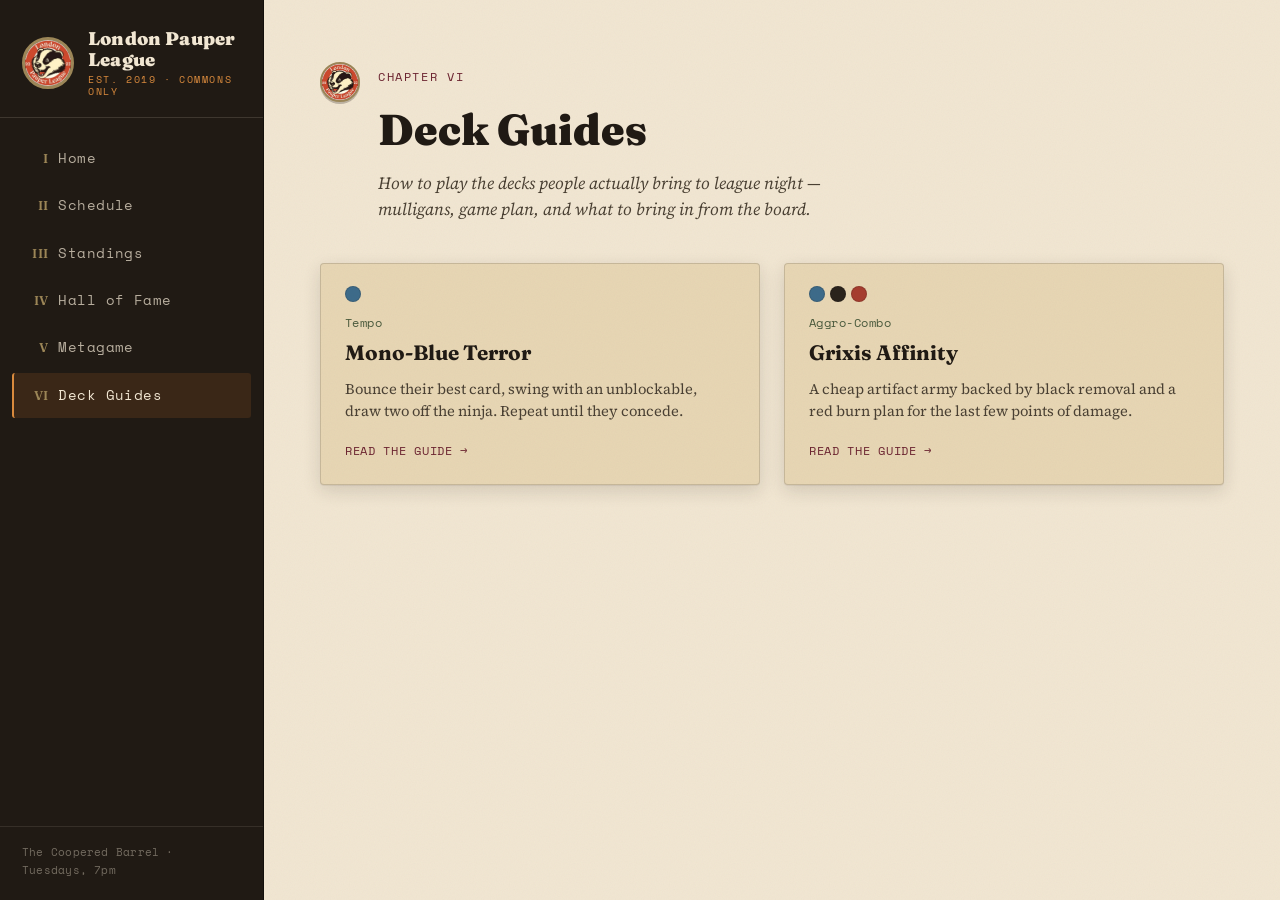
==== deck-guides.html @ 3174395c "Deck Guides 1" ====
<!doctype html>
<html lang="en">
<head>
<meta charset="utf-8">
<meta name="viewport" content="width=device-width, initial-scale=1">
<title>Deck Guides — London Pauper League</title>
<meta name="description" content="How to play each deck in the London Pauper League metagame.">
<link rel="icon" href="assets/crest.svg" type="image/svg+xml">
<link rel="preconnect" href="https://fonts.googleapis.com">
<link rel="preconnect" href="https://fonts.gstatic.com" crossorigin>
<link href="https://fonts.googleapis.com/css2?family=Fraunces:opsz,wght@9..144,400;9..144,600;9..144,900&family=Source+Serif+4:ital,wght@0,400;0,600;1,400&family=Space+Mono:wght@400;700&display=swap" rel="stylesheet">
<link rel="stylesheet" href="css/style.css">
</head>
<body data-page="deck-guides">
<div class="topbar">
  <button class="nav-toggle" aria-label="Toggle navigation" aria-expanded="false">&#9776;</button>
  <div class="crest-medallion"><img src="assets/logo2.jpg" alt="" onerror="this.onerror=null;this.src='assets/crest.svg'"></div>
  <span class="wordmark">London Pauper League</span>
</div>
<div class="scrim"></div>

<div class="shell">
  <aside class="sidebar">
    <div class="sidebar-head">
      <div class="crest-medallion"><img src="assets/logo2.jpg" alt="London Pauper League crest" onerror="this.onerror=null;this.src='assets/crest.svg'"></div>
      <div class="wordmark">London Pauper League<small>Est. 2019 &middot; Commons Only</small></div>
    </div>
    <ul class="nav">
      <li><a class="nav-link" data-page="home" href="index.html"><span class="glyph">I</span>Home</a></li>
      <li><a class="nav-link" data-page="schedule" href="schedule.html"><span class="glyph">II</span>Schedule</a></li>
      <li><a class="nav-link" data-page="standings" href="standings.html"><span class="glyph">III</span>Standings</a></li>
      <li><a class="nav-link" data-page="hall-of-fame" href="hall-of-fame.html"><span class="glyph">IV</span>Hall of Fame</a></li>
      <li><a class="nav-link" data-page="metagame" href="metagame.html"><span class="glyph">V</span>Metagame</a></li>
      <li><a class="nav-link" data-page="deck-guides" href="deck-guides.html"><span class="glyph">VI</span>Deck Guides</a></li>
    </ul>
    <div class="sidebar-foot">The Coopered Barrel &middot; Tuesdays, 7pm</div>
  </aside>

  <main class="main">
    <div class="page-head">
      <div class="stamp"><img src="assets/logo2.jpg" alt="" onerror="this.onerror=null;this.src='assets/crest.svg'"></div>
      <div>
        <p class="eyebrow">Chapter VI</p>
        <h1>Deck Guides</h1>
        <p class="lede">How to play the decks people actually bring to league night — mulligans, game plan, and what to bring in from the board.</p>
      </div>
    </div>

    <div class="guide-grid" id="guide-grid">
      <p class="loading-line">Pulling guides off the shelf&hellip;</p>
    </div>
  </main>
</div>

<script src="js/main.js"></script>
<script src="js/deck-guides.js"></script>
</body>
</html>
---- css/style.css ----
/* ============================================================
   London Pauper League — design tokens
   ============================================================ */
:root {
  --parchment: #F1E6D2;
  --parchment-deep: #E7D6B4;
  --ink: #201A14;
  --ink-soft: #4A4033;
  --ember: #BE6A28;
  --ember-bright: #D98A3D;
  --oxblood: #6C2430;
  --moss: #4A5A3C;
  --brass: #9C8657;
  --rule: rgba(32, 26, 20, 0.16);
  --rule-soft: rgba(32, 26, 20, 0.09);

  --font-display: "Fraunces", "Iowan Old Style", Georgia, serif;
  --font-body: "Source Serif 4", Georgia, "Times New Roman", serif;
  --font-mono: "Space Mono", "Courier New", monospace;

  --sidebar-w: 264px;
  --shadow-card: 0 6px 18px rgba(32, 26, 20, 0.14), 0 1px 0 rgba(32, 26, 20, 0.06);
}

* { box-sizing: border-box; }

html { scroll-behavior: smooth; }

body {
  margin: 0;
  background: var(--parchment);
  color: var(--ink);
  font-family: var(--font-body);
  font-size: 17px;
  line-height: 1.55;
  -webkit-font-smoothing: antialiased;
}

@media (prefers-reduced-motion: reduce) {
  html { scroll-behavior: auto; }
  * { animation-duration: 0.01ms !important; transition-duration: 0.01ms !important; }
}

a { color: inherit; }

img { max-width: 100%; display: block; }

/* Paper grain overlay — faint, fixed, never intercepts clicks */
body::before {
  content: "";
  position: fixed;
  inset: 0;
  pointer-events: none;
  z-index: 5;
  opacity: 0.05;
  mix-blend-mode: multiply;
  background-image: url("data:image/svg+xml,%3Csvg xmlns='http://www.w3.org/2000/svg' width='160' height='160'%3E%3Cfilter id='n'%3E%3CfeTurbulence type='fractalNoise' baseFrequency='0.85' numOctaves='2' stitchTiles='stitch'/%3E%3C/filter%3E%3Crect width='100%25' height='100%25' filter='url(%23n)'/%3E%3C/svg%3E");
}

/* ============================================================
   Layout shell
   ============================================================ */
.shell {
  display: flex;
  min-height: 100vh;
}

.sidebar {
  width: var(--sidebar-w);
  flex-shrink: 0;
  background: var(--ink);
  color: var(--parchment-deep);
  position: fixed;
  inset: 0 auto 0 0;
  display: flex;
  flex-direction: column;
  z-index: 20;
  border-right: 1px solid rgba(0, 0, 0, 0.4);
}

.sidebar-head {
  display: flex;
  align-items: center;
  gap: 14px;
  padding: 28px 22px 20px;
  border-bottom: 1px solid rgba(241, 230, 210, 0.14);
}

.crest-medallion {
  width: 52px;
  height: 52px;
  border-radius: 50%;
  background: var(--parchment-deep);
  border: 3px solid var(--brass);
  display: grid;
  place-items: center;
  flex-shrink: 0;
  overflow: hidden;
}

.crest-medallion img {
  width: 100%;
  height: 100%;
  object-fit: cover;
  object-position: center;
}

.wordmark {
  font-family: var(--font-display);
  font-weight: 900;
  font-size: 1.15rem;
  line-height: 1.15;
  letter-spacing: 0.01em;
  color: var(--parchment);
}

.wordmark small {
  display: block;
  font-family: var(--font-mono);
  font-weight: 400;
  font-size: 0.62rem;
  letter-spacing: 0.16em;
  text-transform: uppercase;
  color: var(--ember-bright);
  margin-top: 4px;
}

.nav {
  list-style: none;
  margin: 0;
  padding: 18px 12px;
  flex: 1;
  display: flex;
  flex-direction: column;
  gap: 2px;
}

.nav-link {
  display: flex;
  align-items: baseline;
  gap: 10px;
  text-decoration: none;
  padding: 12px 14px;
  border-radius: 3px;
  font-family: var(--font-mono);
  font-size: 0.86rem;
  letter-spacing: 0.03em;
  color: rgba(241, 230, 210, 0.72);
  border-left: 2px solid transparent;
  transition: background-color 0.15s ease, color 0.15s ease, border-color 0.15s ease;
}

.nav-link .glyph {
  font-family: var(--font-display);
  font-weight: 600;
  font-size: 0.8rem;
  color: var(--brass);
  min-width: 1.6em;
  text-align: right;
}

.nav-link:hover {
  background: rgba(241, 230, 210, 0.06);
  color: var(--parchment);
}

body[data-page="home"] .nav-link[data-page="home"],
body[data-page="schedule"] .nav-link[data-page="schedule"],
body[data-page="standings"] .nav-link[data-page="standings"],
body[data-page="hall-of-fame"] .nav-link[data-page="hall-of-fame"],
body[data-page="metagame"] .nav-link[data-page="metagame"],
body[data-page="deck-guides"] .nav-link[data-page="deck-guides"] {
  background: rgba(190, 106, 40, 0.16);
  color: var(--parchment);
  border-left-color: var(--ember-bright);
}

.sidebar-foot {
  padding: 16px 22px 22px;
  font-family: var(--font-mono);
  font-size: 0.7rem;
  color: rgba(241, 230, 210, 0.4);
  border-top: 1px solid rgba(241, 230, 210, 0.1);
  letter-spacing: 0.02em;
}

.nav-toggle {
  display: none;
}

/* ============================================================
   Main content
   ============================================================ */
.main {
  margin-left: var(--sidebar-w);
  flex: 1;
  min-width: 0;
  padding: 56px 56px 80px;
  position: relative;
  z-index: 1;
}

.page-head {
  margin-bottom: 40px;
  display: flex;
  align-items: flex-start;
  gap: 18px;
}

.page-head .stamp {
  width: 40px;
  height: 40px;
  border-radius: 50%;
  background: var(--oxblood);
  border: 2px solid var(--brass);
  display: grid;
  place-items: center;
  flex-shrink: 0;
  margin-top: 6px;
  overflow: hidden;
  box-shadow: 0 2px 0 rgba(32, 26, 20, 0.25);
}

.page-head .stamp img {
  width: 100%;
  height: 100%;
  object-fit: cover;
  object-position: center;
}

.page-head h1 {
  font-family: var(--font-display);
  font-weight: 900;
  font-size: clamp(2rem, 3.4vw, 2.7rem);
  margin: 0 0 6px;
  color: var(--ink);
}

.page-head .lede {
  font-family: var(--font-body);
  font-style: italic;
  color: var(--ink-soft);
  max-width: 56ch;
  margin: 0;
}

.eyebrow {
  font-family: var(--font-mono);
  font-size: 0.72rem;
  letter-spacing: 0.14em;
  text-transform: uppercase;
  color: var(--oxblood);
}

/* ============================================================
   Cards (index nav tiles, event cards)
   ============================================================ */
.card {
  background: var(--parchment-deep);
  border: 1px solid var(--rule);
  border-radius: 4px;
  box-shadow: var(--shadow-card);
  padding: 22px 24px;
}

.pin {
  position: absolute;
  top: -7px;
  left: 50%;
  transform: translateX(-50%);
  width: 12px;
  height: 12px;
  border-radius: 50%;
  background: var(--oxblood);
  box-shadow: 0 2px 3px rgba(32, 26, 20, 0.35);
}

/* ============================================================
   Ledger tables (Standings / Metagame)
   ============================================================ */
.ledger-wrap {
  background: var(--parchment-deep);
  border: 1px solid var(--rule);
  border-radius: 4px;
  box-shadow: var(--shadow-card);
  overflow-x: auto;
}

table.ledger {
  width: 100%;
  border-collapse: collapse;
  min-width: 620px;
}

table.ledger caption {
  text-align: left;
  font-family: var(--font-mono);
  font-size: 0.7rem;
  letter-spacing: 0.1em;
  text-transform: uppercase;
  color: var(--ink-soft);
  padding: 14px 22px 0;
}

table.ledger thead th {
  text-align: left;
  font-family: var(--font-mono);
  font-size: 0.72rem;
  letter-spacing: 0.08em;
  text-transform: uppercase;
  color: var(--ink-soft);
  padding: 18px 22px 12px;
  border-bottom: 2px solid var(--brass);
  white-space: nowrap;
}

table.ledger tbody td {
  padding: 13px 22px;
  border-bottom: 1px solid var(--rule-soft);
  font-variant-numeric: tabular-nums;
  vertical-align: middle;
}

table.ledger tbody tr:last-child td { border-bottom: none; }

table.ledger tbody tr:hover { background: rgba(190, 106, 40, 0.08); }

table.ledger td.num, table.ledger th.num { text-align: right; }

.rank-cell {
  display: flex;
  align-items: center;
  gap: 8px;
  font-family: var(--font-mono);
  font-weight: 700;
}

.crown-icon {
  width: 14px;
  height: 14px;
  flex-shrink: 0;
  color: var(--ember);
}

.player-name { font-family: var(--font-display); font-weight: 600; font-size: 1.02rem; }

.deck-name { font-family: var(--font-display); font-weight: 600; font-size: 1.02rem; }

.archetype-tag {
  font-family: var(--font-mono);
  font-size: 0.72rem;
  letter-spacing: 0.04em;
  color: var(--moss);
}

.presence-bar {
  position: relative;
  display: flex;
  align-items: center;
  gap: 10px;
  min-width: 140px;
}

.presence-bar .track {
  flex: 1;
  height: 7px;
  background: var(--rule-soft);
  border-radius: 2px;
  overflow: hidden;
}

.presence-bar .fill {
  height: 100%;
  background: linear-gradient(90deg, var(--ember), var(--oxblood));
  border-radius: 2px;
}

.presence-bar .value {
  font-family: var(--font-mono);
  font-size: 0.85rem;
  width: 3.6em;
  text-align: right;
}

/* ============================================================
   Calendar (Schedule)
   ============================================================ */
.calendar-nav {
  display: flex;
  align-items: center;
  gap: 18px;
  margin-bottom: 18px;
}

.calendar-nav h2 {
  font-family: var(--font-display);
  font-weight: 700;
  font-size: 1.3rem;
  margin: 0;
  min-width: 210px;
}

.cal-btn {
  font-family: var(--font-mono);
  font-size: 0.85rem;
  background: var(--parchment-deep);
  border: 1px solid var(--brass);
  color: var(--ink);
  border-radius: 3px;
  padding: 7px 14px;
  cursor: pointer;
}

.cal-btn:hover { background: var(--ember); color: var(--parchment); border-color: var(--ember); }

.calendar-grid {
  display: grid;
  grid-template-columns: repeat(7, 1fr);
  background: var(--parchment-deep);
  border: 1px solid var(--rule);
  border-radius: 4px;
  box-shadow: var(--shadow-card);
  overflow: hidden;
  margin-bottom: 44px;
}

.calendar-grid .weekday {
  font-family: var(--font-mono);
  font-size: 0.68rem;
  letter-spacing: 0.1em;
  text-transform: uppercase;
  color: var(--ink-soft);
  padding: 10px 8px;
  text-align: center;
  border-bottom: 2px solid var(--brass);
}

.cal-cell {
  min-height: 96px;
  border-right: 1px solid var(--rule-soft);
  border-bottom: 1px solid var(--rule-soft);
  padding: 8px;
  position: relative;
}

.cal-cell:nth-child(7n) { border-right: none; }

.cal-cell.pad { background: rgba(32, 26, 20, 0.03); }

.cal-cell .daynum {
  font-family: var(--font-mono);
  font-size: 0.75rem;
  color: var(--ink-soft);
}

.cal-cell.today .daynum {
  display: inline-block;
  background: var(--oxblood);
  color: var(--parchment);
  border-radius: 50%;
  width: 20px;
  height: 20px;
  line-height: 20px;
  text-align: center;
}

.cal-event {
  margin-top: 6px;
  font-family: var(--font-mono);
  font-size: 0.68rem;
  line-height: 1.35;
  background: rgba(190, 106, 40, 0.16);
  border-left: 2px solid var(--ember);
  padding: 3px 6px;
  border-radius: 2px;
}

.cal-event.major { background: rgba(108, 36, 48, 0.14); border-left-color: var(--oxblood); }

.agenda {
  display: flex;
  flex-direction: column;
  gap: 14px;
}

.agenda-item {
  position: relative;
  display: grid;
  grid-template-columns: 92px 1fr;
  gap: 20px;
  padding: 18px 24px;
}

.agenda-item .when {
  font-family: var(--font-mono);
  font-size: 0.78rem;
  color: var(--oxblood);
  border-right: 1px solid var(--rule);
  padding-right: 16px;
}

.agenda-item .when .day { display: block; font-family: var(--font-display); font-size: 1.6rem; font-weight: 700; color: var(--ink); }

.agenda-item h3 { margin: 0 0 4px; font-family: var(--font-display); font-size: 1.15rem; }

.agenda-item p { margin: 0; color: var(--ink-soft); font-size: 0.95rem; }

.agenda-item .meta {
  font-family: var(--font-mono);
  font-size: 0.72rem;
  letter-spacing: 0.03em;
  color: var(--moss);
  margin-top: 6px;
  display: block;
}

/* ============================================================
   Hall of Fame
   ============================================================ */
.hof-grid {
  display: grid;
  grid-template-columns: repeat(auto-fill, minmax(230px, 1fr));
  gap: 30px;
}

.hof-card {
  position: relative;
  background: var(--parchment-deep);
  border: 1px solid var(--rule);
  border-radius: 4px;
  box-shadow: var(--shadow-card);
  padding: 22px 20px 20px;
  text-align: center;
}

.hof-frame {
  width: 108px;
  height: 108px;
  border-radius: 50%;
  margin: 0 auto 16px;
  border: 4px solid var(--brass);
  box-shadow: 0 3px 8px rgba(32, 26, 20, 0.25);
  display: grid;
  place-items: center;
  color: var(--parchment);
}

.hof-frame svg { width: 58%; height: 58%; }

.hof-card h3 { font-family: var(--font-display); margin: 0 0 3px; font-size: 1.15rem; }

.hof-deck { font-family: var(--font-mono); font-size: 0.76rem; color: var(--oxblood); letter-spacing: 0.02em; margin-bottom: 10px; }

.hof-joined { font-family: var(--font-mono); font-size: 0.68rem; color: var(--ink-soft); text-transform: uppercase; letter-spacing: 0.08em; margin-bottom: 12px; }

.hof-blurb { font-size: 0.9rem; color: var(--ink-soft); margin: 0; line-height: 1.5; }

/* ============================================================
   Home / hero
   ============================================================ */
.hero {
  display: flex;
  align-items: center;
  gap: 48px;
  padding: 20px 0 56px;
  border-bottom: 1px solid var(--rule);
  margin-bottom: 48px;
}

.hero-seal {
  width: 168px;
  height: 168px;
  border-radius: 50%;
  background: radial-gradient(circle at 35% 30%, #7c2c39, var(--oxblood) 70%);
  border: 5px solid var(--brass);
  box-shadow: 0 10px 26px rgba(32, 26, 20, 0.3), inset 0 0 0 6px rgba(241, 230, 210, 0.08);
  display: grid;
  place-items: center;
  flex-shrink: 0;
  overflow: hidden;
}

.hero-seal img {
  width: 100%;
  height: 100%;
  object-fit: cover;
  object-position: center;
}

.hero-copy .eyebrow { margin-bottom: 10px; }

.hero-copy h1 {
  font-family: var(--font-display);
  font-weight: 900;
  font-size: clamp(2.4rem, 4.6vw, 3.6rem);
  line-height: 1.04;
  margin: 0 0 16px;
}

.hero-copy p.tag {
  font-family: var(--font-body);
  font-style: italic;
  font-size: 1.15rem;
  color: var(--ink-soft);
  max-width: 52ch;
  margin: 0 0 22px;
}

.hero-stats {
  display: flex;
  gap: 28px;
  font-family: var(--font-mono);
}

.hero-stats .stat b {
  display: block;
  font-family: var(--font-display);
  font-size: 1.6rem;
  color: var(--oxblood);
}

.hero-stats .stat span {
  font-size: 0.68rem;
  letter-spacing: 0.08em;
  text-transform: uppercase;
  color: var(--ink-soft);
}

.next-up {
  margin-bottom: 52px;
}

.next-up-card {
  position: relative;
  display: flex;
  align-items: center;
  gap: 22px;
  padding: 24px 28px;
}

.next-up-card .when .day {
  font-family: var(--font-display);
  font-weight: 900;
  font-size: 2.4rem;
  color: var(--oxblood);
  line-height: 1;
}

.next-up-card .when .month {
  font-family: var(--font-mono);
  font-size: 0.72rem;
  letter-spacing: 0.1em;
  text-transform: uppercase;
  text-align: center;
  display: block;
}

.next-up-card h3 { margin: 4px 0 4px; font-family: var(--font-display); font-size: 1.25rem; }
.next-up-card p { margin: 0; color: var(--ink-soft); }

.section-title {
  font-family: var(--font-display);
  font-weight: 700;
  font-size: 1.4rem;
  margin: 0 0 20px;
}

.quick-grid {
  display: grid;
  grid-template-columns: repeat(auto-fit, minmax(220px, 1fr));
  gap: 22px;
}

.quick-card {
  position: relative;
  text-decoration: none;
  color: var(--ink);
  display: block;
  transition: transform 0.15s ease, box-shadow 0.15s ease;
}

.quick-card:hover { transform: translateY(-3px); }

.quick-card .glyph {
  font-family: var(--font-display);
  font-weight: 700;
  font-size: 1.6rem;
  color: var(--brass);
  margin-bottom: 10px;
  display: block;
}

.quick-card h3 { margin: 0 0 6px; font-family: var(--font-display); font-size: 1.15rem; }
.quick-card p { margin: 0; font-size: 0.88rem; color: var(--ink-soft); }

/* ============================================================
   Deck Guides — hub grid
   ============================================================ */
.guide-grid {
  display: grid;
  grid-template-columns: repeat(auto-fit, minmax(280px, 1fr));
  gap: 24px;
}

.guide-card {
  position: relative;
  text-decoration: none;
  color: var(--ink);
  display: block;
  transition: transform 0.15s ease;
}

.guide-card:hover { transform: translateY(-3px); }

.guide-card .pips {
  display: flex;
  gap: 5px;
  margin-bottom: 12px;
}

.guide-card .pip {
  width: 16px;
  height: 16px;
  border-radius: 50%;
  border: 1px solid var(--rule);
  flex-shrink: 0;
}

.guide-card .archetype-tag {
  display: block;
  margin-bottom: 6px;
}

.guide-card h3 { margin: 0 0 8px; font-family: var(--font-display); font-size: 1.3rem; }

.guide-card p.tagline { margin: 0 0 14px; font-size: 0.92rem; color: var(--ink-soft); line-height: 1.5; }

.guide-card .read-link {
  font-family: var(--font-mono);
  font-size: 0.72rem;
  letter-spacing: 0.06em;
  text-transform: uppercase;
  color: var(--oxblood);
}

/* ============================================================
   Deck Guides — individual guide page
   ============================================================ */
.guide-back {
  font-family: var(--font-mono);
  font-size: 0.72rem;
  letter-spacing: 0.06em;
  text-transform: uppercase;
  text-decoration: none;
  color: var(--oxblood);
  display: inline-block;
  margin-bottom: 14px;
}

.guide-back:hover { text-decoration: underline; }

.guide-meta {
  display: flex;
  align-items: center;
  gap: 14px;
  margin: 10px 0 4px;
}

.guide-meta .pips { display: flex; gap: 5px; }

.guide-meta .pip {
  width: 16px;
  height: 16px;
  border-radius: 50%;
  border: 1px solid var(--rule);
}

.guide-meta .pilot {
  font-family: var(--font-mono);
  font-size: 0.78rem;
  color: var(--ink-soft);
}

.guide-section {
  margin-bottom: 48px;
}

.guide-intro p {
  font-size: 1.05rem;
  margin: 0 0 16px;
}

.guide-intro p:last-child { margin-bottom: 0; }

.decklist-grid {
  display: grid;
  grid-template-columns: repeat(3, 1fr);
  gap: 0;
  background: var(--parchment-deep);
  border: 1px solid var(--rule);
  border-radius: 4px;
  box-shadow: var(--shadow-card);
  overflow: hidden;
}

.decklist-col {
  padding: 20px 22px;
  border-right: 1px solid var(--rule-soft);
}

.decklist-col:last-child { border-right: none; }

.decklist-col.sideboard-col { background: rgba(108, 36, 48, 0.05); }

.decklist-group { margin-bottom: 20px; }

.decklist-group:last-child { margin-bottom: 0; }

.decklist-group h3 {
  font-family: var(--font-mono);
  font-size: 0.72rem;
  letter-spacing: 0.1em;
  text-transform: uppercase;
  color: var(--oxblood);
  margin: 0 0 4px;
  padding-bottom: 10px;
  border-bottom: 2px solid var(--brass);
}

.decklist-row {
  display: flex;
  gap: 10px;
  padding: 7px 0;
  border-bottom: 1px solid var(--rule-soft);
  font-size: 0.92rem;
}

.decklist-row:last-of-type { border-bottom: none; }

.decklist-row .qty {
  font-family: var(--font-mono);
  color: var(--ink-soft);
  width: 1.6em;
  flex-shrink: 0;
  text-align: right;
}

.decklist-group .group-total {
  margin-top: 10px;
  padding-top: 8px;
  border-top: 1px solid var(--brass);
  font-family: var(--font-mono);
  font-size: 0.72rem;
  color: var(--ink-soft);
  text-transform: uppercase;
  letter-spacing: 0.06em;
}

.howto-block {
  margin-bottom: 26px;
}

.howto-block:last-child { margin-bottom: 0; }

.howto-block h3 {
  font-family: var(--font-display);
  font-size: 1.15rem;
  margin: 0 0 8px;
}

.howto-block p {
  margin: 0;
  color: var(--ink-soft);
}

/* ============================================================
   Footer / states
   ============================================================ */
.loading-line, .empty-line {
  font-family: var(--font-mono);
  font-size: 0.85rem;
  color: var(--ink-soft);
  padding: 20px 22px;
}

:focus-visible {
  outline: 2px solid var(--ember);
  outline-offset: 2px;
}

/* ============================================================
   Responsive
   ============================================================ */
@media (max-width: 880px) {
  .sidebar {
    position: fixed;
    top: 0; left: 0; bottom: 0;
    transform: translateX(-100%);
    transition: transform 0.2s ease;
    width: min(var(--sidebar-w), 82vw);
  }

  body.nav-open .sidebar { transform: translateX(0); }

  .main { margin-left: 0; padding: 90px 22px 60px; }

  .topbar {
    position: fixed;
    top: 0; left: 0; right: 0;
    height: 60px;
    background: var(--ink);
    display: flex;
    align-items: center;
    gap: 12px;
    padding: 0 18px;
    z-index: 30;
  }

  .nav-toggle {
    display: inline-flex;
    align-items: center;
    justify-content: center;
    width: 38px;
    height: 38px;
    border-radius: 4px;
    border: 1px solid rgba(241, 230, 210, 0.3);
    background: transparent;
    color: var(--parchment);
    font-size: 1.1rem;
    cursor: pointer;
  }

  .topbar .wordmark { font-size: 1rem; }
  .topbar .crest-medallion { width: 36px; height: 36px; }

  .scrim {
    display: none;
    position: fixed; inset: 0;
    background: rgba(32, 26, 20, 0.45);
    z-index: 15;
  }

  body.nav-open .scrim { display: block; }

  .hero { flex-direction: column; text-align: center; }
  .hero-stats { justify-content: center; flex-wrap: wrap; }
  .agenda-item { grid-template-columns: 1fr; }
  .agenda-item .when { border-right: none; border-bottom: 1px solid var(--rule); padding-bottom: 8px; }

  .decklist-grid { grid-template-columns: 1fr; }
  .decklist-col { border-right: none; border-bottom: 1px solid var(--rule-soft); }
  .decklist-col:last-child { border-bottom: none; }
}

@media (min-width: 881px) {
  .topbar { display: none; }
  .scrim { display: none; }
}
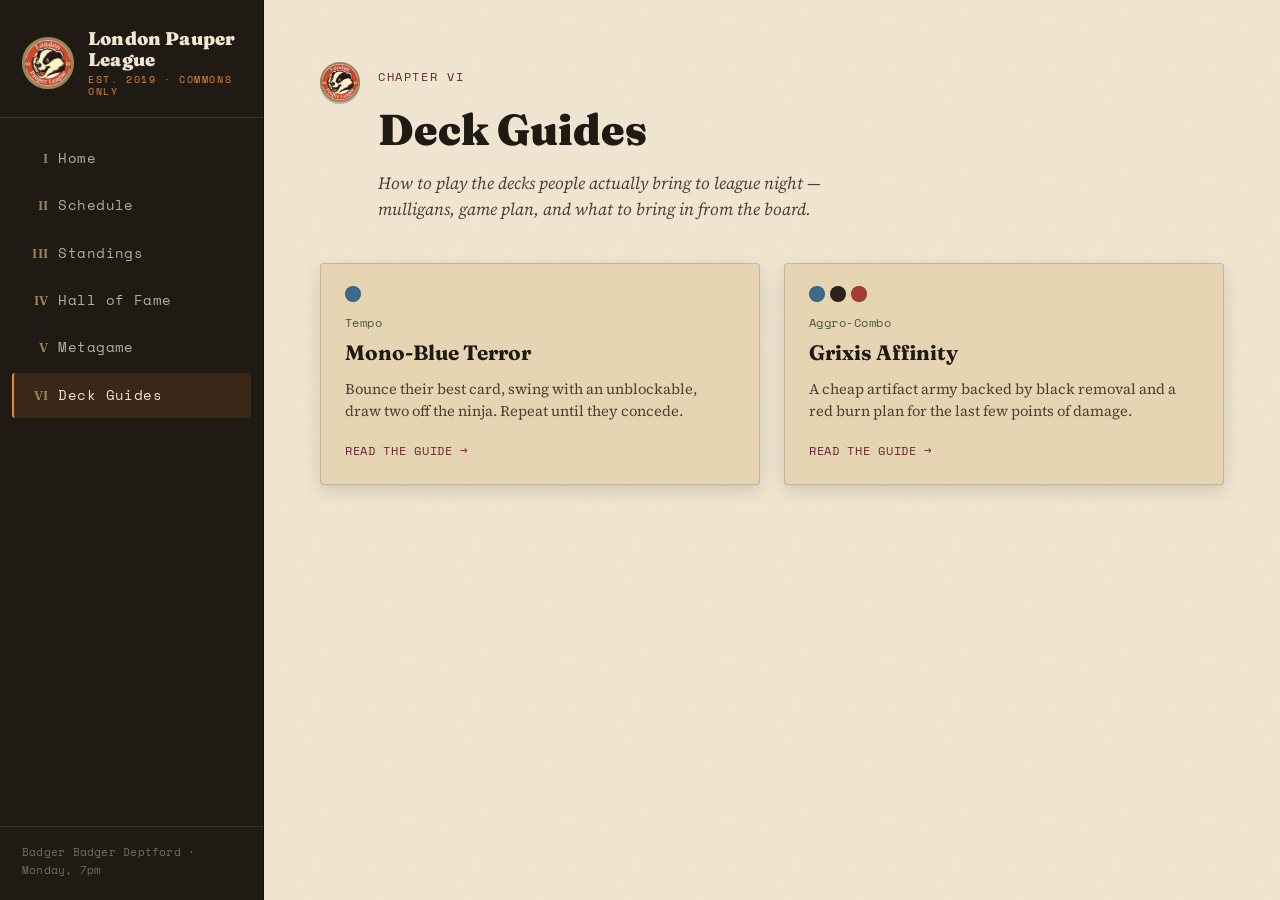
==== commit 3f9693c5: "Tuesday --> Monday" ====
--- a/deck-guides.html
+++ b/deck-guides.html
@@ -33,7 +33,7 @@
       <li><a class="nav-link" data-page="metagame" href="metagame.html"><span class="glyph">V</span>Metagame</a></li>
       <li><a class="nav-link" data-page="deck-guides" href="deck-guides.html"><span class="glyph">VI</span>Deck Guides</a></li>
     </ul>
-    <div class="sidebar-foot">The Coopered Barrel &middot; Tuesdays, 7pm</div>
+    <div class="sidebar-foot">Badger Badger Deptford &middot; Monday, 7pm</div>
   </aside>
 
   <main class="main">
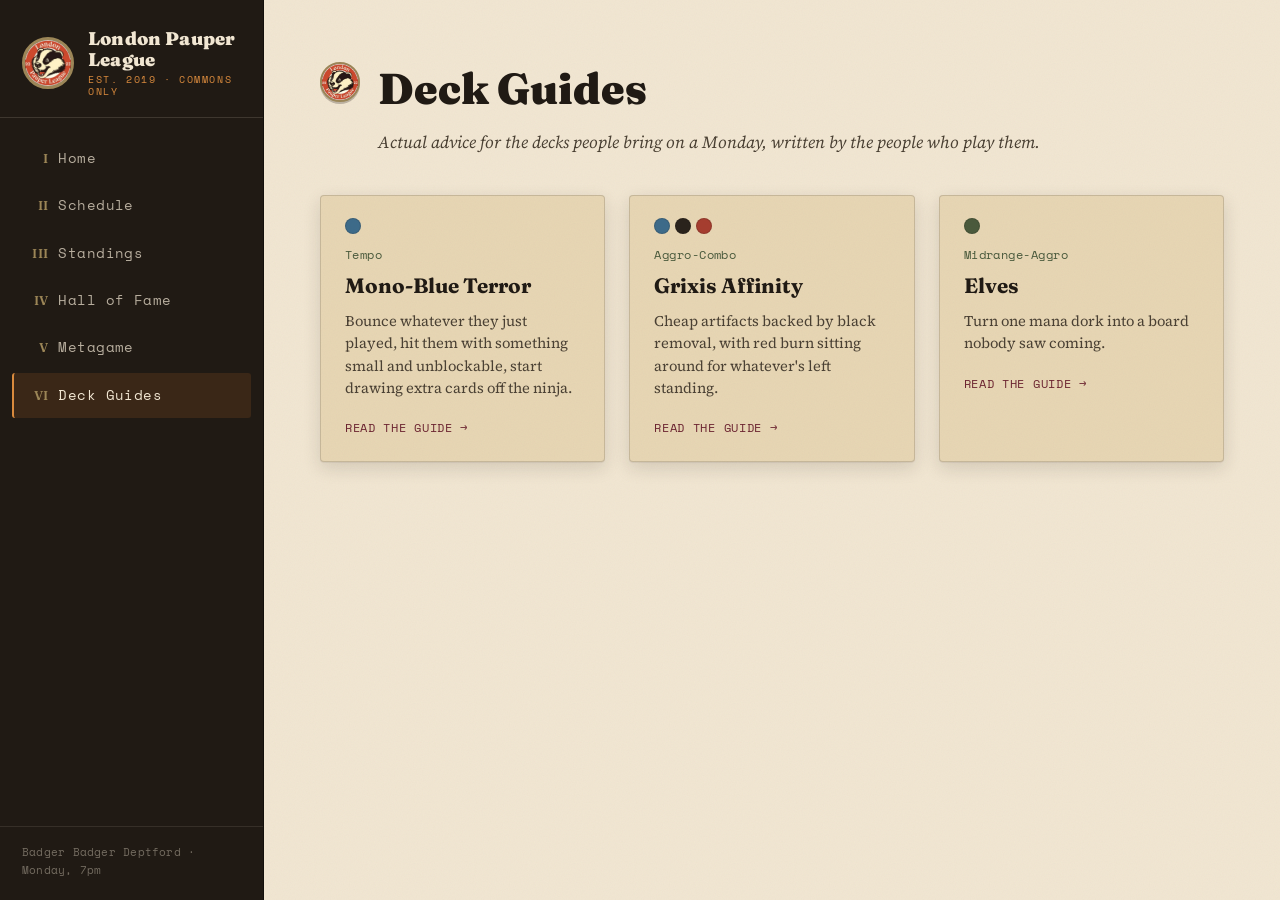
==== commit 6bb366fd: "Better Text + Removed Squish" ====
--- a/deck-guides.html
+++ b/deck-guides.html
@@ -40,9 +40,8 @@
     <div class="page-head">
       <div class="stamp"><img src="assets/logo2.jpg" alt="" onerror="this.onerror=null;this.src='assets/crest.svg'"></div>
       <div>
-        <p class="eyebrow">Chapter VI</p>
         <h1>Deck Guides</h1>
-        <p class="lede">How to play the decks people actually bring to league night — mulligans, game plan, and what to bring in from the board.</p>
+        <p class="lede">Actual advice for the decks people bring on a Monday, written by the people who play them.</p>
       </div>
     </div>
 
--- a/css/style.css
+++ b/css/style.css
@@ -207,6 +207,11 @@
   gap: 18px;
 }
 
+.page-head > div:last-child {
+  flex: 1;
+  min-width: 0;
+}
+
 .page-head .stamp {
   width: 40px;
   height: 40px;
@@ -240,7 +245,6 @@
   font-family: var(--font-body);
   font-style: italic;
   color: var(--ink-soft);
-  max-width: 56ch;
   margin: 0;
 }
 
